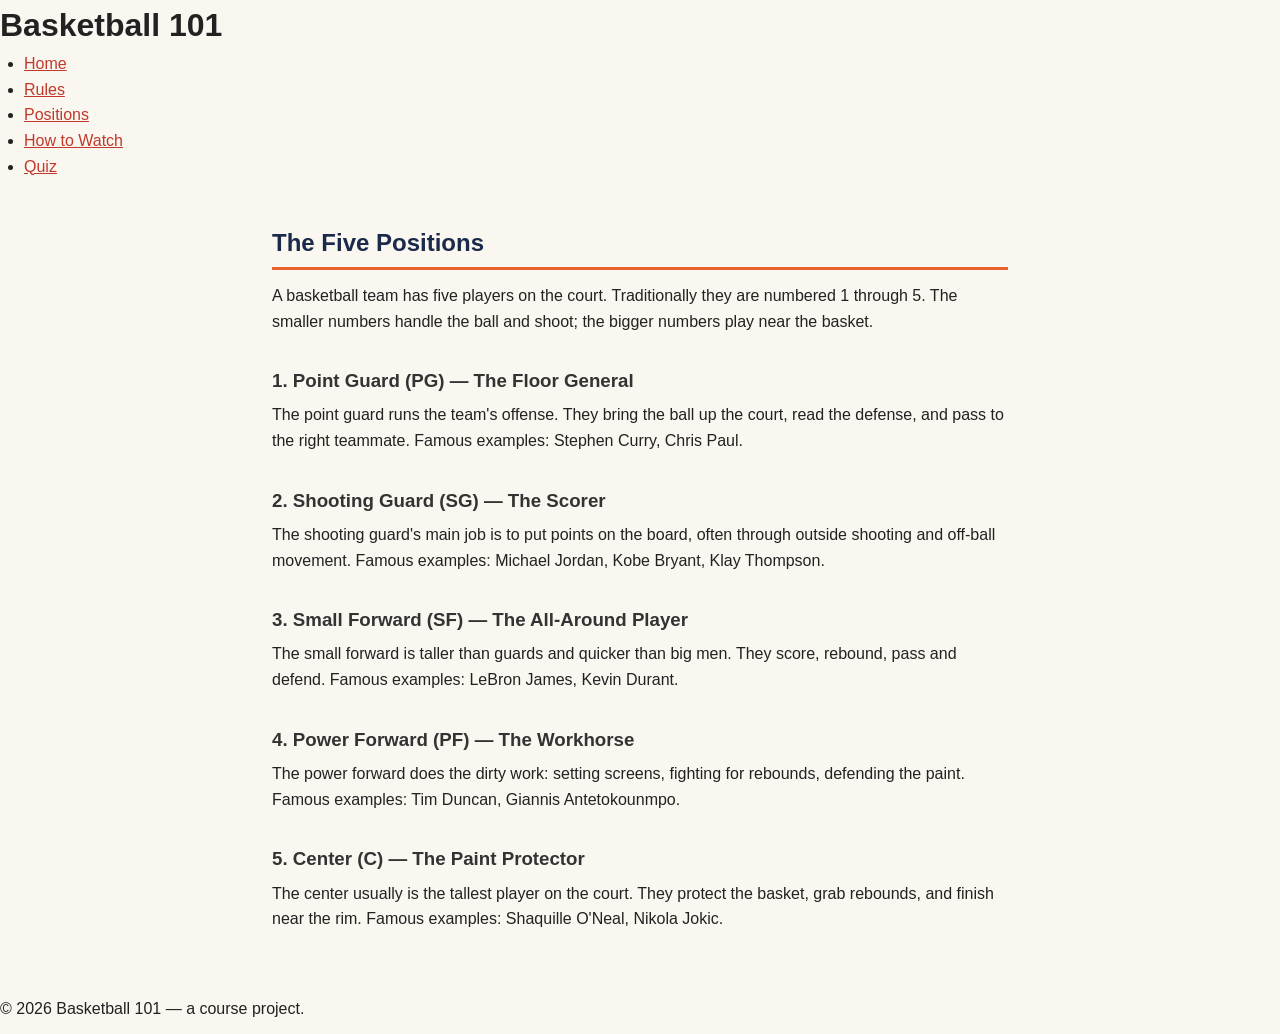
==== positions.html @ 4942cfaa "Add files via upload" ====
<!DOCTYPE html>
<html lang="en">
<head>
  <meta charset="UTF-8">
  <title>Positions — Basketball 101</title>
  <link rel="stylesheet" href="css/style.css">
</head>
<body>

  <header>
    <h1>Basketball 101</h1>
    <nav>
      <ul>
        <li><a href="index.html">Home</a></li>
        <li><a href="rules.html">Rules</a></li>
        <li><a href="positions.html" aria-current="page">Positions</a></li>
        <li><a href="watch.html">How to Watch</a></li>
        <li><a href="quiz.html">Quiz</a></li>
      </ul>
    </nav>
  </header>

  <main>
    <section>
      <h2>The Five Positions</h2>
      <p>A basketball team has five players on the court. Traditionally they are numbered 1 through 5. The smaller numbers handle the ball and shoot; the bigger numbers play near the basket.</p>
    </section>

    <section>
      <h3>1. Point Guard (PG) — The Floor General</h3>
      <p>The point guard runs the team's offense. They bring the ball up the court, read the defense, and pass to the right teammate. Famous examples: Stephen Curry, Chris Paul.</p>
    </section>

    <section>
      <h3>2. Shooting Guard (SG) — The Scorer</h3>
      <p>The shooting guard's main job is to put points on the board, often through outside shooting and off-ball movement. Famous examples: Michael Jordan, Kobe Bryant, Klay Thompson.</p>
    </section>

    <section>
      <h3>3. Small Forward (SF) — The All-Around Player</h3>
      <p>The small forward is taller than guards and quicker than big men. They score, rebound, pass and defend. Famous examples: LeBron James, Kevin Durant.</p>
    </section>

    <section>
      <h3>4. Power Forward (PF) — The Workhorse</h3>
      <p>The power forward does the dirty work: setting screens, fighting for rebounds, defending the paint. Famous examples: Tim Duncan, Giannis Antetokounmpo.</p>
    </section>

    <section>
      <h3>5. Center (C) — The Paint Protector</h3>
      <p>The center usually is the tallest player on the court. They protect the basket, grab rebounds, and finish near the rim. Famous examples: Shaquille O'Neal, Nikola Jokic.</p>
    </section>
  </main>

  <footer>
    <p>&copy; 2026 Basketball 101 — a course project.</p>
  </footer>

  <script src="js/main.js"></script>
</body>
</html>
---- css/style.css ----
/* Basketball 101 — Stylesheet */
/* Mobile-first responsive layout */

* { box-sizing: border-box; margin: 0; padding: 0; }

body {
  font-family: -apple-system, BlinkMacSystemFont, "Segoe UI", "PingFang SC", "Microsoft YaHei", sans-serif;
  line-height: 1.6;
  color: #222;
  background: #faf6f0;
}

a { color: #c0392b; }

/* Header */
.site-header {
  background: #1b2a4a;
  color: #fff;
  padding: 1rem;
}
.site-header h1 {
  font-size: 1.3rem;
  margin-bottom: 0.5rem;
}
.site-header h1 a { color: #fff; text-decoration: none; }

/* Navigation */
.site-nav ul {
  list-style: none;
  display: flex;
  flex-wrap: wrap;
  gap: 0.25rem;
}
.site-nav a {
  display: block;
  padding: 0.4rem 0.8rem;
  color: #fff;
  text-decoration: none;
  border-radius: 4px;
  font-size: 0.95rem;
}
.site-nav a:hover { background: rgba(255,255,255,0.15); }
.site-nav a[aria-current="page"] { background: #e8622c; }

/* Main content */
main {
  max-width: 800px;
  margin: 0 auto;
  padding: 1.5rem 1rem;
}

section { margin-bottom: 2rem; }

h2 {
  color: #1b2a4a;
  border-bottom: 3px solid #e8622c;
  padding-bottom: 0.3rem;
  margin-bottom: 0.8rem;
}

h3 {
  color: #333;
  margin: 1rem 0 0.4rem;
}

p { margin-bottom: 0.8rem; }

ul { margin-left: 1.5rem; margin-bottom: 0.8rem; }

/* Tables */
table {
  width: 100%;
  border-collapse: collapse;
  margin-bottom: 1rem;
}
th, td {
  border: 1px solid #ddd;
  padding: 0.5rem;
  text-align: left;
}
th { background: #1b2a4a; color: #fff; }

/* Footer */
.site-footer {
  background: #1b2a4a;
  color: #ccc;
  text-align: center;
  padding: 1rem;
  font-size: 0.85rem;
}

/* Quiz styles */
#quiz {
  background: #fff;
  border: 1px solid #ddd;
  border-radius: 8px;
  padding: 1.5rem;
  max-width: 500px;
  margin: 0 auto;
}
.quiz-progress {
  height: 6px;
  background: #eee;
  border-radius: 3px;
  margin-bottom: 1rem;
  overflow: hidden;
}
.quiz-progress-bar {
  height: 100%;
  background: #e8622c;
  width: 0%;
  transition: width 0.3s;
}
.quiz-question { font-weight: 600; margin-bottom: 1rem; }
.quiz-options { display: flex; flex-direction: column; gap: 0.5rem; }
.quiz-options button {
  padding: 0.6rem;
  border: 1px solid #ccc;
  border-radius: 6px;
  background: #fafafa;
  cursor: pointer;
  text-align: left;
}
.quiz-options button:hover { background: #e8622c; color: #fff; }
.quiz-result { text-align: center; padding: 1rem 0; }
.quiz-result .big { font-size: 1.5rem; color: #e8622c; font-weight: 700; margin: 0.5rem 0; }
.quiz-restart {
  margin-top: 1rem;
  padding: 0.5rem 1.2rem;
  background: #1b2a4a;
  color: #fff;
  border: none;
  border-radius: 20px;
  cursor: pointer;
}

/* Tablet and up */
@media (min-width: 768px) {
  .site-header {
    display: flex;
    justify-content: space-between;
    align-items: center;
    padding: 1rem 2rem;
  }
  .site-header h1 { margin-bottom: 0; }
  main { padding: 2rem; }
}
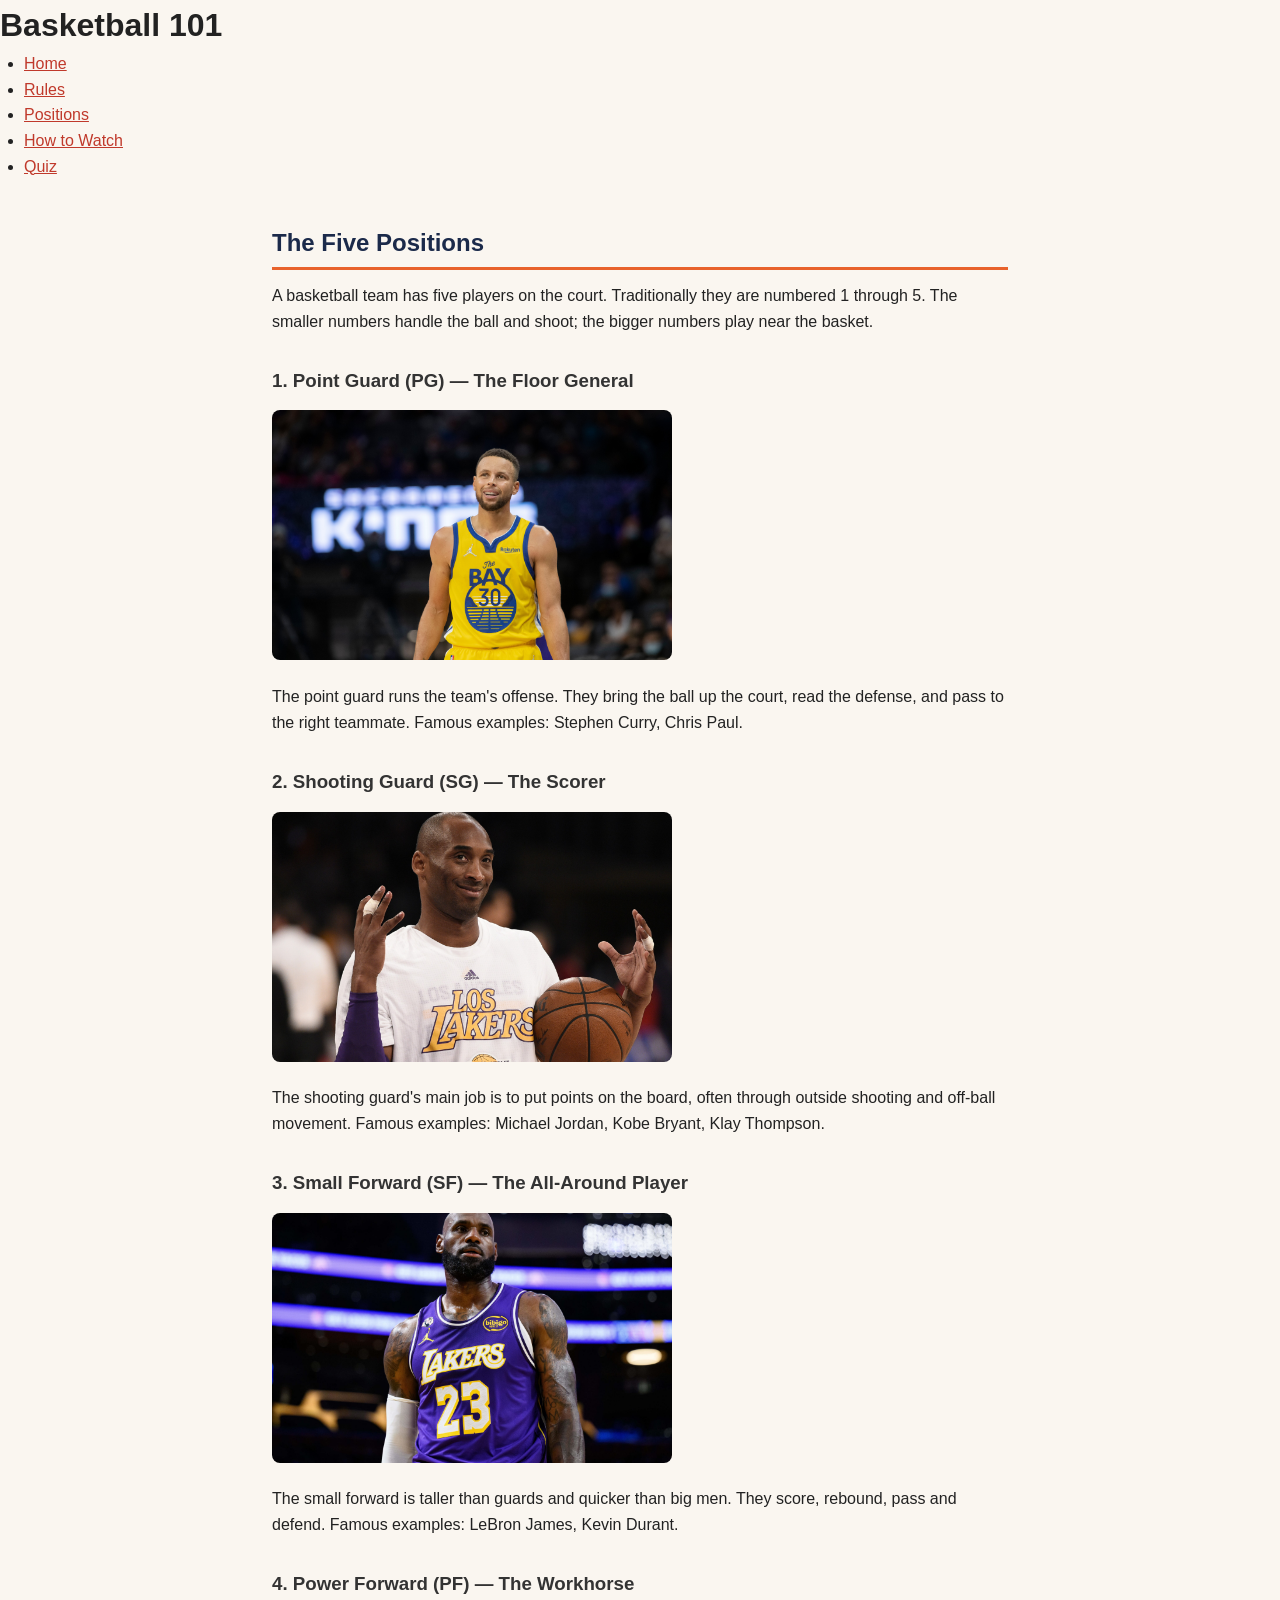
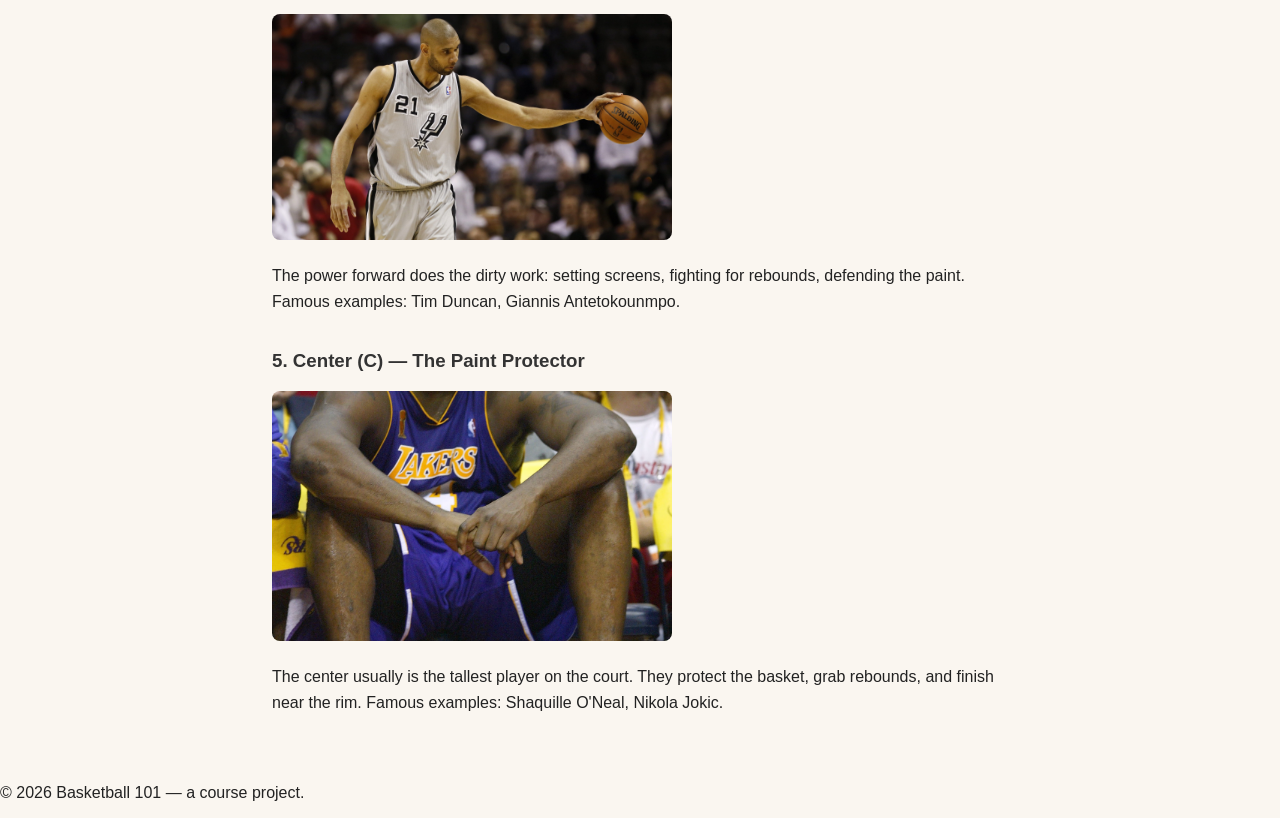
==== commit d7918f82: "Add files via upload" ====
--- a/positions.html
+++ b/positions.html
@@ -28,26 +28,31 @@
 
     <section>
       <h3>1. Point Guard (PG) — The Floor General</h3>
+      <img src="images/curry.jpg" alt="Stephen Curry in a Golden State Warriors jersey" class="player-photo">
       <p>The point guard runs the team's offense. They bring the ball up the court, read the defense, and pass to the right teammate. Famous examples: Stephen Curry, Chris Paul.</p>
     </section>
 
     <section>
       <h3>2. Shooting Guard (SG) — The Scorer</h3>
+      <img src="images/kobe.jpg" alt="Kobe Bryant in a Los Angeles Lakers shirt" class="player-photo">
       <p>The shooting guard's main job is to put points on the board, often through outside shooting and off-ball movement. Famous examples: Michael Jordan, Kobe Bryant, Klay Thompson.</p>
     </section>
 
     <section>
       <h3>3. Small Forward (SF) — The All-Around Player</h3>
+      <img src="images/lebron.jpg" alt="LeBron James in a Los Angeles Lakers jersey" class="player-photo">
       <p>The small forward is taller than guards and quicker than big men. They score, rebound, pass and defend. Famous examples: LeBron James, Kevin Durant.</p>
     </section>
 
     <section>
       <h3>4. Power Forward (PF) — The Workhorse</h3>
+      <img src="images/duncan.jpg" alt="Tim Duncan in a San Antonio Spurs jersey" class="player-photo">
       <p>The power forward does the dirty work: setting screens, fighting for rebounds, defending the paint. Famous examples: Tim Duncan, Giannis Antetokounmpo.</p>
     </section>
 
     <section>
       <h3>5. Center (C) — The Paint Protector</h3>
+      <img src="images/shaq.jpg" alt="Shaquille O'Neal in a Los Angeles Lakers jersey" class="player-photo">
       <p>The center usually is the tallest player on the court. They protect the basket, grab rebounds, and finish near the rim. Famous examples: Shaquille O'Neal, Nikola Jokic.</p>
     </section>
   </main>
--- a/css/style.css
+++ b/css/style.css
@@ -61,6 +61,23 @@
 h3 {
   color: #333;
   margin: 1rem 0 0.4rem;
+}
+
+.hero-image {
+  width: 100%;
+  max-height: 300px;
+  object-fit: cover;
+  border-radius: 8px;
+  margin-bottom: 1.5rem;
+}
+
+.player-photo {
+  width: 100%;
+  max-width: 400px;
+  max-height: 250px;
+  object-fit: cover;
+  border-radius: 8px;
+  margin: 0.5rem 0 1rem;
 }
 
 p { margin-bottom: 0.8rem; }
